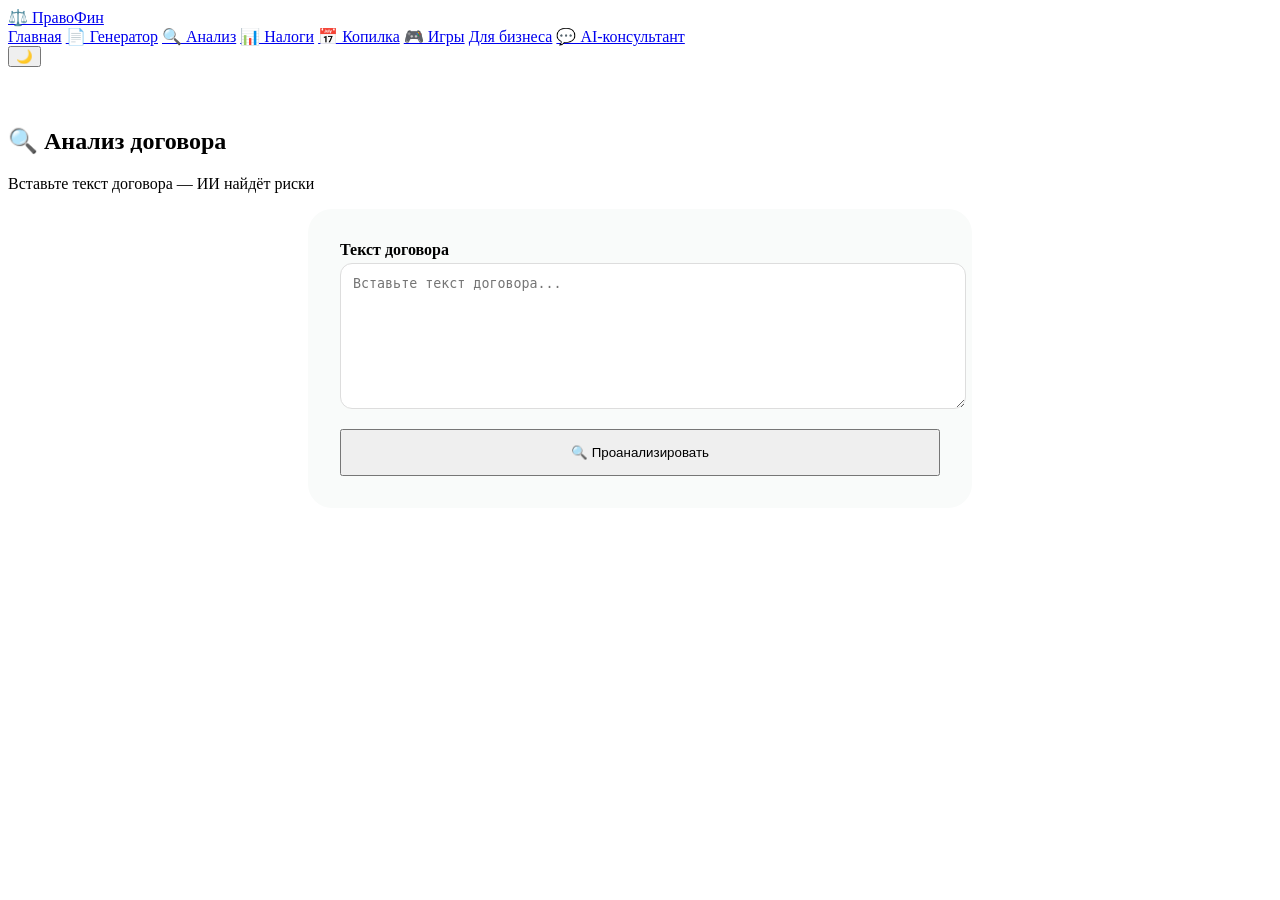
==== analyze.html @ dd5d61d9 "Add files via upload" ====
<!DOCTYPE html>
<html lang="ru">
<head>
    <meta charset="UTF-8" />
    <meta name="viewport" content="width=device-width, initial-scale=1.0" />
    <title>Анализ договора — ПравоФин</title>
    <link rel="stylesheet" href="style.css" />
</head>
<body>
    <header class="header">
        <div class="container header-inner">
            <a href="index.html" class="logo">⚖️ ПравоФин</a>
            <nav class="nav">
                <a href="index.html">Главная</a>
                <a href="generator.html">📄 Генератор</a>
                <a href="analyze.html" class="active">🔍 Анализ</a>
                <a href="tax.html">📊 Налоги</a>
                <a href="habit.html">📅 Копилка</a>
                <a href="games.html">🎮 Игры</a>
                <a href="b2b.html" class="btn-outline">Для бизнеса</a>
                <a href="chat.html" class="btn-outline">💬 AI-консультант</a>
            </nav>
            <button class="theme-toggle" id="themeToggle"><span class="theme-icon">🌙</span></button>
        </div>
    </header>

    <section style="padding:40px 0 60px;">
        <div class="container">
            <h1>🔍 Анализ договора</h1>
            <p class="subtitle">Вставьте текст договора — ИИ найдёт риски</p>

            <div style="max-width:600px;margin:0 auto;background:#f9fbfa;padding:32px;border-radius:24px;">
                <form id="analyzeForm">
                    <div style="margin-bottom:16px;">
                        <label style="font-weight:600;">Текст договора</label>
                        <textarea id="contractText" rows="8" placeholder="Вставьте текст договора..." style="width:100%;padding:12px;border-radius:12px;border:1px solid #ddd;margin-top:4px;resize:vertical;"></textarea>
                    </div>
                    <button type="submit" class="btn-primary" style="width:100%;padding:14px;">🔍 Проанализировать</button>
                </form>

                <div id="result" style="margin-top:24px;display:none;">
                    <h3 style="margin-bottom:8px;">📊 Отчёт об анализе</h3>
                    <div id="analysisContent" style="background:#fff;padding:20px;border-radius:12px;border:1px solid #ddd;white-space:pre-wrap;font-size:14px;max-height:400px;overflow-y:auto;"></div>
                </div>
            </div>
        </div>
    </section>

    <script>
        const BACKEND_URL = "https://ваш-бэкенд.onrender.com";

        document.getElementById('analyzeForm').addEventListener('submit', async function(e) {
            e.preventDefault();
            const resultDiv = document.getElementById('result');
            const contentDiv = document.getElementById('analysisContent');
            resultDiv.style.display = 'block';
            contentDiv.textContent = '⏳ Анализ...';

            try {
                const response = await fetch(`${BACKEND_URL}/analyze`, {
                    method: 'POST',
                    headers: { 'Content-Type': 'application/json' },
                    body: JSON.stringify({ text: document.getElementById('contractText').value })
                });
                const data = await response.json();
                contentDiv.textContent = data.analysis || 'Ошибка анализа';
            } catch {
                contentDiv.textContent = '❌ Ошибка соединения с сервером';
            }
        });
    </script>
</body>
</html>
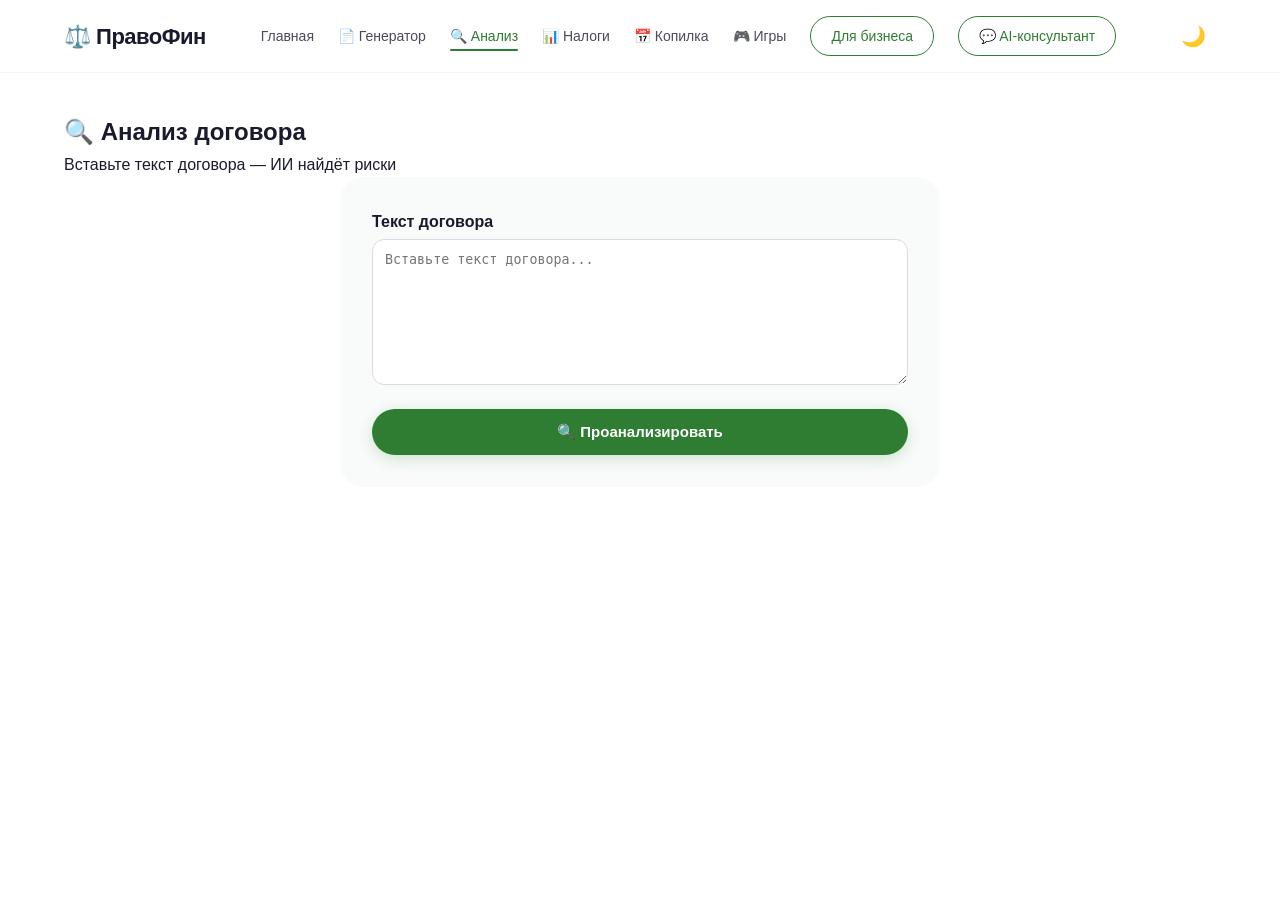
==== commit 1e22ac1a: "analyze.html" ====
--- a/analyze.html
+++ b/analyze.html
@@ -47,7 +47,7 @@
     </section>
 
     <script>
-        const BACKEND_URL = "https://ваш-бэкенд.onrender.com";
+        const BACKEND_URL = "https://pravofin-backend.onrender.com";
 
         document.getElementById('analyzeForm').addEventListener('submit', async function(e) {
             e.preventDefault();
@@ -70,4 +70,4 @@
         });
     </script>
 </body>
-</html>+</html>
--- a/style.css
+++ b/style.css
@@ -0,0 +1,819 @@
+/* ===== БАЗА ===== */
+* {
+    margin: 0;
+    padding: 0;
+    box-sizing: border-box;
+}
+
+body {
+    font-family: 'Inter', -apple-system, BlinkMacSystemFont, sans-serif;
+    background: #ffffff;
+    color: #1A1A2E;
+    line-height: 1.6;
+    -webkit-font-smoothing: antialiased;
+    transition: background 0.3s ease, color 0.3s ease;
+}
+
+.container {
+    max-width: 1200px;
+    margin: 0 auto;
+    padding: 0 24px;
+}
+
+/* ===== ХЕДЕР ===== */
+.header {
+    padding: 16px 0;
+    background: rgba(255, 255, 255, 0.95);
+    backdrop-filter: blur(12px);
+    -webkit-backdrop-filter: blur(12px);
+    border-bottom: 1px solid rgba(0, 0, 0, 0.04);
+    position: sticky;
+    top: 0;
+    z-index: 100;
+    transition: background 0.3s ease, border-color 0.3s ease;
+}
+
+.header-inner {
+    display: flex;
+    justify-content: space-between;
+    align-items: center;
+}
+
+.logo {
+    font-size: 22px;
+    font-weight: 800;
+    color: #1A1A2E;
+    text-decoration: none;
+    letter-spacing: -0.5px;
+    transition: color 0.3s ease;
+}
+
+.logo span {
+    color: #2E7D32;
+}
+
+.nav {
+    display: flex;
+    align-items: center;
+    gap: 24px;
+}
+
+.nav a {
+    color: #4A4A5A;
+    text-decoration: none;
+    font-size: 14px;
+    font-weight: 500;
+    transition: color 0.2s ease;
+    position: relative;
+}
+
+.nav a:hover {
+    color: #2E7D32;
+}
+
+.nav a.active {
+    color: #2E7D32;
+}
+
+.nav a.active::after {
+    content: '';
+    position: absolute;
+    bottom: -4px;
+    left: 0;
+    width: 100%;
+    height: 2px;
+    background: #2E7D32;
+    border-radius: 2px;
+}
+
+.btn-outline {
+    background: transparent;
+    border: 1.5px solid #2E7D32;
+    padding: 8px 20px;
+    border-radius: 40px;
+    color: #2E7D32 !important;
+    font-weight: 600;
+    font-size: 13px;
+    transition: all 0.3s ease;
+}
+
+.btn-outline:hover {
+    background: #2E7D32;
+    color: #fff !important;
+}
+
+.theme-toggle {
+    background: none;
+    border: none;
+    font-size: 20px;
+    cursor: pointer;
+    padding: 6px 10px;
+    border-radius: 50%;
+    transition: background 0.2s ease;
+    color: #4A4A5A;
+}
+
+.theme-toggle:hover {
+    background: rgba(46, 125, 50, 0.08);
+}
+
+/* ===== КНОПКИ ===== */
+.btn-primary {
+    background: #2E7D32;
+    color: #fff;
+    padding: 14px 36px;
+    border-radius: 40px;
+    font-weight: 600;
+    font-size: 15px;
+    text-decoration: none;
+    display: inline-block;
+    border: none;
+    cursor: pointer;
+    transition: all 0.3s ease;
+    box-shadow: 0 4px 16px rgba(46, 125, 50, 0.2);
+}
+
+.btn-primary:hover {
+    background: #1B5E20;
+    transform: translateY(-2px);
+    box-shadow: 0 8px 32px rgba(46, 125, 50, 0.3);
+}
+
+.btn-secondary {
+    color: #1A1A2E;
+    padding: 14px 36px;
+    border-radius: 40px;
+    font-weight: 600;
+    font-size: 15px;
+    text-decoration: none;
+    border: 1.5px solid #E0E0E0;
+    transition: all 0.3s ease;
+    display: inline-block;
+}
+
+.btn-secondary:hover {
+    border-color: #2E7D32;
+    color: #2E7D32;
+}
+
+.btn-plan {
+    display: inline-block;
+    padding: 12px 32px;
+    border-radius: 40px;
+    font-weight: 600;
+    font-size: 14px;
+    text-decoration: none;
+    transition: all 0.3s ease;
+    background: transparent;
+    color: #1A1A2E;
+    border: 1.5px solid #E0E0E0;
+}
+
+.btn-plan:hover {
+    background: #2E7D32;
+    border-color: #2E7D32;
+    color: #fff;
+}
+
+.btn-plan.primary {
+    background: #2E7D32;
+    color: #fff;
+    border-color: #2E7D32;
+}
+
+.btn-plan.primary:hover {
+    background: #1B5E20;
+}
+
+/* ===== ГЕРОЙ ===== */
+.hero {
+    padding: 80px 0 60px;
+    background: #ffffff;
+    transition: background 0.3s ease;
+}
+
+.hero-grid {
+    display: grid;
+    grid-template-columns: 1fr 1fr;
+    gap: 60px;
+    align-items: center;
+}
+
+.badge {
+    display: inline-block;
+    background: #E8F5E9;
+    color: #2E7D32;
+    padding: 6px 16px;
+    border-radius: 40px;
+    font-size: 12px;
+    font-weight: 600;
+    letter-spacing: 0.3px;
+    margin-bottom: 20px;
+    transition: background 0.3s ease, color 0.3s ease;
+}
+
+.hero h1 {
+    font-size: 48px;
+    font-weight: 800;
+    line-height: 1.1;
+    margin-bottom: 16px;
+    color: #1A1A2E;
+    letter-spacing: -1.5px;
+    transition: color 0.3s ease;
+}
+
+.hero h1 .highlight {
+    color: #2E7D32;
+}
+
+.hero p {
+    font-size: 18px;
+    color: #4A4A5A;
+    margin-bottom: 32px;
+    max-width: 480px;
+    line-height: 1.7;
+    transition: color 0.3s ease;
+}
+
+.hero-buttons {
+    display: flex;
+    gap: 16px;
+    flex-wrap: wrap;
+    margin-bottom: 40px;
+}
+
+.hero-stats {
+    display: flex;
+    gap: 48px;
+}
+
+.hero-stats div {
+    display: flex;
+    flex-direction: column;
+}
+
+.hero-stats span {
+    font-size: 28px;
+    font-weight: 800;
+    color: #1A1A2E;
+    transition: color 0.3s ease;
+}
+
+.hero-stats small {
+    font-size: 14px;
+    color: #4A4A5A;
+    font-weight: 400;
+    transition: color 0.3s ease;
+}
+
+/* ===== ДЕМО-ЧАТ ===== */
+.demo-chat {
+    background: #F5F7F5;
+    border-radius: 24px;
+    overflow: hidden;
+    max-width: 400px;
+    margin: 0 auto;
+    border: 1px solid #EEF0EE;
+    transition: background 0.3s ease, border-color 0.3s ease;
+}
+
+.demo-header {
+    padding: 16px 20px;
+    font-weight: 600;
+    font-size: 14px;
+    color: #1A1A2E;
+    background: #ffffff;
+    border-bottom: 1px solid #EEF0EE;
+    transition: background 0.3s ease, color 0.3s ease, border-color 0.3s ease;
+}
+
+.demo-body {
+    padding: 20px;
+    display: flex;
+    flex-direction: column;
+    gap: 12px;
+}
+
+.msg {
+    padding: 12px 16px;
+    border-radius: 16px;
+    max-width: 85%;
+    font-size: 14px;
+    line-height: 1.5;
+    transition: background 0.3s ease, color 0.3s ease, border-color 0.3s ease;
+}
+
+.msg.bot {
+    background: #ffffff;
+    align-self: flex-start;
+    color: #1A1A2E;
+    border: 1px solid #EEF0EE;
+}
+
+.msg.user {
+    background: #2E7D32;
+    color: #ffffff;
+    align-self: flex-end;
+}
+
+/* ===== СЕКЦИИ ===== */
+section {
+    padding: 80px 0;
+}
+
+.section-title {
+    font-size: 36px;
+    font-weight: 800;
+    text-align: center;
+    color: #1A1A2E;
+    letter-spacing: -1px;
+    margin-bottom: 8px;
+    transition: color 0.3s ease;
+}
+
+.section-subtitle {
+    text-align: center;
+    color: #4A4A5A;
+    margin-bottom: 48px;
+    font-size: 18px;
+    transition: color 0.3s ease;
+}
+
+/* ===== КАРТОЧКИ ===== */
+.card-grid {
+    display: grid;
+    grid-template-columns: repeat(auto-fit, minmax(240px, 1fr));
+    gap: 24px;
+}
+
+.card {
+    background: #ffffff;
+    border-radius: 20px;
+    padding: 32px 24px;
+    border: 1px solid #EEF0EE;
+    transition: all 0.3s ease;
+    text-decoration: none;
+    color: inherit;
+    display: block;
+}
+
+.card:hover {
+    transform: translateY(-4px);
+    box-shadow: 0 12px 48px rgba(0, 0, 0, 0.04);
+    border-color: #4CAF50;
+}
+
+.card .icon {
+    font-size: 36px;
+    margin-bottom: 12px;
+    display: block;
+}
+
+.card h3 {
+    font-size: 18px;
+    font-weight: 700;
+    color: #1A1A2E;
+    margin-bottom: 6px;
+}
+
+.card p {
+    font-size: 14px;
+    color: #4A4A5A;
+    line-height: 1.6;
+}
+
+.card .tag {
+    display: inline-block;
+    background: #E8F5E9;
+    color: #2E7D32;
+    padding: 2px 12px;
+    border-radius: 20px;
+    font-size: 11px;
+    font-weight: 600;
+    margin-bottom: 12px;
+}
+
+/* ===== ТАРИФЫ ===== */
+.pricing-grid {
+    display: grid;
+    grid-template-columns: repeat(auto-fit, minmax(280px, 1fr));
+    gap: 30px;
+}
+
+.plan-card {
+    background: #ffffff;
+    border-radius: 24px;
+    padding: 32px;
+    text-align: center;
+    border: 1px solid #EEF0EE;
+    transition: all 0.3s ease;
+}
+
+.plan-card:hover {
+    transform: translateY(-4px);
+    box-shadow: 0 12px 48px rgba(0, 0, 0, 0.04);
+}
+
+.plan-card.popular {
+    border-color: #2E7D32;
+    position: relative;
+}
+
+.plan-card.popular .popular-badge {
+    display: inline-block;
+    background: #2E7D32;
+    color: #fff;
+    padding: 4px 16px;
+    border-radius: 20px;
+    font-size: 11px;
+    font-weight: 600;
+    margin-bottom: 12px;
+}
+
+.plan-card h3 {
+    font-size: 20px;
+    font-weight: 700;
+    color: #1A1A2E;
+}
+
+.plan-card .price {
+    font-size: 34px;
+    font-weight: 800;
+    color: #2E7D32;
+    margin: 16px 0;
+}
+
+.plan-card .price small {
+    font-size: 14px;
+    font-weight: 400;
+    color: #4A4A5A;
+}
+
+.plan-card ul {
+    list-style: none;
+    padding: 0;
+    margin: 0 0 24px 0;
+}
+
+.plan-card ul li {
+    padding: 8px 0;
+    color: #4A4A5A;
+    font-size: 14px;
+    border-bottom: 1px solid #F5F7F5;
+}
+
+.plan-card ul li:last-child {
+    border-bottom: none;
+}
+
+/* ===== ФУТЕР ===== */
+.footer {
+    border-top: 1px solid #EEF0EE;
+    padding: 32px 0;
+    background: #ffffff;
+    transition: background 0.3s ease, border-color 0.3s ease;
+}
+
+.footer-inner {
+    display: flex;
+    justify-content: space-between;
+    align-items: center;
+    flex-wrap: wrap;
+    gap: 20px;
+}
+
+.footer-logo {
+    font-size: 18px;
+    font-weight: 700;
+    color: #1A1A2E;
+}
+
+.footer-logo span {
+    color: #2E7D32;
+}
+
+.footer-nav {
+    display: flex;
+    gap: 20px;
+    flex-wrap: wrap;
+}
+
+.footer-nav a {
+    color: #4A4A5A;
+    text-decoration: none;
+    font-size: 13px;
+    transition: color 0.2s ease;
+}
+
+.footer-nav a:hover {
+    color: #2E7D32;
+}
+
+.footer-contacts {
+    display: flex;
+    flex-direction: column;
+    gap: 2px;
+}
+
+.footer-contacts a {
+    color: #4A4A5A;
+    text-decoration: none;
+    font-size: 13px;
+    transition: color 0.2s ease;
+}
+
+.footer-contacts a:hover {
+    color: #2E7D32;
+}
+
+.footer-bottom {
+    border-top: 1px solid #F5F7F5;
+    padding-top: 20px;
+    margin-top: 20px;
+    display: flex;
+    justify-content: space-between;
+    font-size: 13px;
+    color: #4A4A5A;
+}
+
+.footer-ai {
+    color: #2E7D32;
+    font-weight: 500;
+}
+
+/* ============================================================ */
+/* ===== ТЁМНАЯ ТЕМА ===== */
+/* ============================================================ */
+
+body.dark-theme {
+    background: #0A0A0F;
+    color: #EAEEF5;
+}
+
+body.dark-theme .header {
+    background: rgba(10, 10, 15, 0.95);
+    border-bottom: 1px solid rgba(255, 255, 255, 0.04);
+}
+
+body.dark-theme .logo {
+    color: #fff;
+}
+
+body.dark-theme .logo span {
+    color: #66BB6A;
+}
+
+body.dark-theme .nav a {
+    color: #B0B8C5;
+}
+
+body.dark-theme .nav a:hover,
+body.dark-theme .nav a.active {
+    color: #66BB6A;
+}
+
+body.dark-theme .nav a.active::after {
+    background: #66BB6A;
+}
+
+body.dark-theme .btn-outline {
+    border-color: #66BB6A;
+    color: #66BB6A !important;
+}
+
+body.dark-theme .btn-outline:hover {
+    background: #66BB6A;
+    color: #fff !important;
+}
+
+body.dark-theme .theme-toggle {
+    color: #fff;
+}
+
+body.dark-theme .theme-toggle:hover {
+    background: rgba(102, 187, 106, 0.12);
+}
+
+/* ===== КНОПКИ В ТЁМНОЙ ТЕМЕ (ЗЕЛЁНЫЕ) ===== */
+body.dark-theme .btn-primary {
+    background: #66BB6A;
+    color: #fff;
+    box-shadow: 0 4px 16px rgba(102, 187, 106, 0.3);
+}
+
+body.dark-theme .btn-primary:hover {
+    background: #4CAF50;
+    box-shadow: 0 8px 32px rgba(102, 187, 106, 0.4);
+}
+
+body.dark-theme .btn-secondary {
+    color: #EAEEF5;
+    border-color: rgba(255, 255, 255, 0.15);
+}
+
+body.dark-theme .btn-secondary:hover {
+    border-color: #66BB6A;
+    color: #66BB6A;
+}
+
+body.dark-theme .btn-plan {
+    color: #EAEEF5;
+    border-color: rgba(255, 255, 255, 0.12);
+}
+
+body.dark-theme .btn-plan:hover {
+    background: #66BB6A;
+    border-color: #66BB6A;
+    color: #fff;
+}
+
+body.dark-theme .btn-plan.primary {
+    background: #66BB6A;
+    border-color: #66BB6A;
+    color: #fff;
+}
+
+body.dark-theme .btn-plan.primary:hover {
+    background: #4CAF50;
+}
+
+body.dark-theme .hero {
+    background: #0A0A0F;
+}
+
+body.dark-theme .hero h1 {
+    color: #fff;
+}
+
+body.dark-theme .hero h1 .highlight {
+    color: #66BB6A;
+}
+
+body.dark-theme .hero p {
+    color: #B0B8C5;
+}
+
+body.dark-theme .badge {
+    background: rgba(102, 187, 106, 0.12);
+    color: #66BB6A;
+}
+
+body.dark-theme .hero-stats span {
+    color: #fff;
+}
+
+body.dark-theme .hero-stats small {
+    color: #B0B8C5;
+}
+
+body.dark-theme .demo-chat {
+    background: rgba(255, 255, 255, 0.02);
+    border-color: rgba(255, 255, 255, 0.06);
+}
+
+body.dark-theme .demo-header {
+    background: rgba(255, 255, 255, 0.03);
+    border-bottom: 1px solid rgba(255, 255, 255, 0.06);
+    color: #fff;
+}
+
+body.dark-theme .msg.bot {
+    background: rgba(255, 255, 255, 0.06);
+    color: #EAEEF5;
+    border-color: rgba(255, 255, 255, 0.06);
+}
+
+body.dark-theme .msg.user {
+    background: #66BB6A;
+}
+
+body.dark-theme .section-title {
+    color: #fff;
+}
+
+body.dark-theme .section-subtitle {
+    color: #B0B8C5;
+}
+
+body.dark-theme .card {
+    background: rgba(255, 255, 255, 0.02);
+    border-color: rgba(255, 255, 255, 0.04);
+}
+
+body.dark-theme .card h3 {
+    color: #fff;
+}
+
+body.dark-theme .card p {
+    color: #B0B8C5;
+}
+
+body.dark-theme .card .tag {
+    background: rgba(102, 187, 106, 0.12);
+    color: #66BB6A;
+}
+
+body.dark-theme .plan-card {
+    background: rgba(255, 255, 255, 0.02);
+    border-color: rgba(255, 255, 255, 0.04);
+}
+
+body.dark-theme .plan-card h3 {
+    color: #fff;
+}
+
+body.dark-theme .plan-card ul li {
+    color: #B0B8C5;
+    border-bottom-color: rgba(255, 255, 255, 0.04);
+}
+
+body.dark-theme .plan-card .price {
+    color: #66BB6A;
+}
+
+body.dark-theme .plan-card .price small {
+    color: #B0B8C5;
+}
+
+body.dark-theme .plan-card.popular {
+    border-color: #66BB6A;
+}
+
+body.dark-theme .footer {
+    border-top: 1px solid rgba(255, 255, 255, 0.04);
+    background: #0A0A0F;
+}
+
+body.dark-theme .footer-logo {
+    color: #fff;
+}
+
+body.dark-theme .footer-nav a {
+    color: #B0B8C5;
+}
+
+body.dark-theme .footer-nav a:hover {
+    color: #66BB6A;
+}
+
+body.dark-theme .footer-contacts a {
+    color: #B0B8C5;
+}
+
+body.dark-theme .footer-contacts a:hover {
+    color: #66BB6A;
+}
+
+body.dark-theme .footer-bottom {
+    border-top-color: rgba(255, 255, 255, 0.04);
+    color: #8890A0;
+}
+
+body.dark-theme .footer-ai {
+    color: #66BB6A;
+}
+
+/* ============================================================ */
+/* ===== АДАПТИВ ===== */
+/* ============================================================ */
+
+@media (max-width: 992px) {
+    .hero-grid {
+        grid-template-columns: 1fr;
+        text-align: center;
+    }
+    .hero p {
+        max-width: 100%;
+    }
+    .hero-stats {
+        justify-content: center;
+    }
+    .hero-buttons {
+        justify-content: center;
+    }
+    .footer-inner {
+        flex-direction: column;
+        text-align: center;
+    }
+    .card-grid {
+        grid-template-columns: 1fr 1fr;
+    }
+}
+
+@media (max-width: 768px) {
+    .nav {
+        display: none;
+    }
+    .hero h1 {
+        font-size: 32px;
+    }
+    .card-grid {
+        grid-template-columns: 1fr;
+    }
+    .pricing-grid {
+        grid-template-columns: 1fr;
+    }
+    .hero-stats {
+        gap: 24px;
+    }
+}
